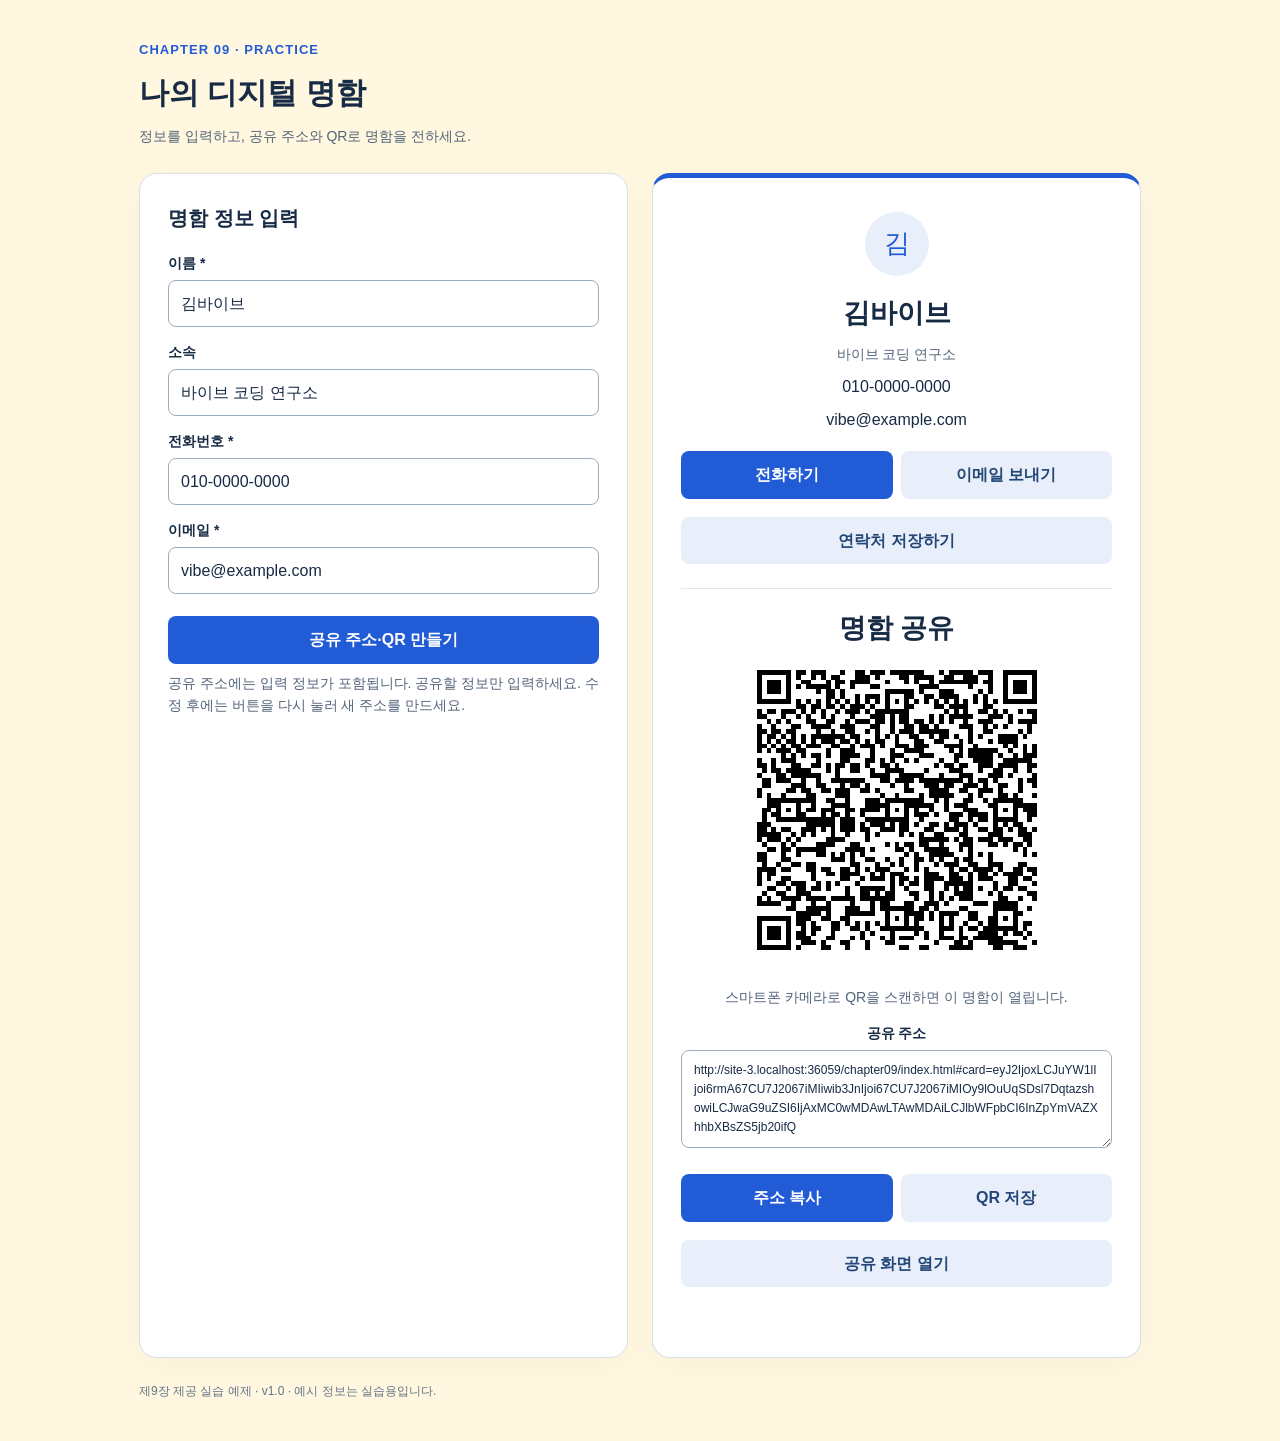
==== chapter09/index.html @ 34687c72 "제9장 공유형 명함 실습 예제 추가" ====
<!doctype html>
<html lang="ko">
<head>
<meta charset="utf-8">
<meta name="viewport" content="width=device-width,initial-scale=1">
<title>나의 디지털 명함 | 제9장 실습</title>
<style>

:root{
color-scheme:light;
--viewer-bg:#fff7df;
--ink:#172b45;
--accent:#225bd6
}
*{
box-sizing:border-box
}
body{
margin:0;
background:var(--viewer-bg);
color:var(--ink);
font-family:Arial,"Malgun Gothic",sans-serif;
line-height:1.6
}
main{
max-width:1050px;
margin:40px auto;
padding:0 24px
}
header{
margin-bottom:26px
}
.eyebrow{
font-size:13px;
font-weight:700;
color:var(--accent);
letter-spacing:.08em
}
h1{
font-size:30px;
margin:8px 0
}
h2{
font-size:20px;
margin:0 0 18px
}
p{
margin:8px 0
}
.muted{
color:#53647a;
font-size:14px
}
.layout{
display:grid;
grid-template-columns:1fr 1fr;
gap:24px
}
.panel{
background:white;
padding:28px;
border:1px solid #d8e0eb;
border-radius:18px;
box-shadow:0 8px 30px #20305008
}
label{
display:block;
font-size:14px;
font-weight:700;
margin:14px 0 5px
}
input,textarea{
font:inherit;
width:100%;
padding:10px 12px;
border:1px solid #9dacbf;
border-radius:8px;
background:white;
color:var(--ink)
}
textarea{
font-size:12px;
resize:vertical;
word-break:break-all
}
button,.button{
font:inherit;
cursor:pointer;
border:0;
border-radius:8px;
padding:11px 16px;
background:var(--accent);
color:white;
text-decoration:none;
display:inline-block;
text-align:center;
font-weight:700
}
button:disabled{
opacity:.45;
cursor:default
}
.secondary{
background:#e9effa;
color:#234777
}
.actions{
display:flex;
flex-wrap:wrap;
gap:8px;
margin-top:18px
}
.actions>*{
flex:1
}
form>button{
width:100%;
margin-top:22px
}
.card{
text-align:center;
border-top:5px solid var(--accent)
}
.avatar{
display:grid;
place-items:center;
width:64px;
height:64px;
background:#e9effa;
color:var(--accent);
border-radius:50%;
font-size:26px;
margin:6px auto 16px
}
.card h2{
font-size:27px;
margin:0
}
.contact{
overflow-wrap:anywhere
}
.qrbox{
text-align:center;
margin-top:24px;
border-top:1px solid #e0e6ee;
padding-top:18px
}
canvas{
max-width:100%;
height:auto;
image-rendering:pixelated
}
#status{
min-height:26px;
font-size:14px;
color:#225035
}
#error{
color:#a22222;
background:#fff0ef;
padding:12px;
border-radius:8px
}
footer{
font-size:12px;
color:#647389;
margin:24px 0
}
body.viewer main{
max-width:580px
}
body.viewer .layout{
display:block
}
[hidden]{
display:none!important
}
:focus-visible{
outline:3px solid #ef9c00;
outline-offset:3px
}
@media(max-width:700px){
main{
margin:24px auto;
padding:0 16px
}
.layout{
grid-template-columns:1fr
}
.panel{
padding:22px
}
h1{
font-size:25px
}
.actions{
flex-direction:column
}

}

</style>
</head>
<body>
<main>
<header>
<div class="eyebrow">CHAPTER 09 · PRACTICE</div>
<h1>나의 디지털 명함</h1>
<p class="muted" id="lead">정보를 입력하고, 공유 주소와 QR로 명함을 전하세요.</p>
</header>
<p id="error" role="alert" hidden>
</p>
<div class="layout">
<section class="panel" id="editor">
<h2>명함 정보 입력</h2>
<form id="form">
<label for="name">이름 *</label>
<input id="name" name="name" maxlength="30" required autocomplete="name" value="김바이브">
<label for="org">소속</label>
<input id="org" name="org" maxlength="50" autocomplete="organization" value="바이브 코딩 연구소">
<label for="phone">전화번호 *</label>
<input id="phone" name="phone" type="tel" maxlength="25" required pattern="[+0-9() .-]{7,25}" autocomplete="tel" value="010-0000-0000">
<label for="email">이메일 *</label>
<input id="email" name="email" type="email" maxlength="80" required autocomplete="email" value="vibe@example.com">
<button type="submit">공유 주소·QR 만들기</button>
</form>
<p class="muted">공유 주소에는 입력 정보가 포함됩니다. 공유할 정보만 입력하세요. 수정 후에는 버튼을 다시 눌러 새 주소를 만드세요.</p>
</section>
<section class="panel card" aria-label="명함 미리보기">
<div class="avatar" id="initial">김</div>
<h2 id="cardName">
</h2>
<p id="cardOrg" class="muted">
</p>
<p id="cardPhone" class="contact">
</p>
<p id="cardEmail" class="contact">
</p>
<div class="actions">
<a id="call" class="button">전화하기</a>
<a id="mail" class="button secondary">이메일 보내기</a>
</div>
<div class="actions">
<button id="vcard" class="secondary">연락처 저장하기</button>
</div>
<div class="qrbox">
<h2>명함 공유</h2>
<canvas id="qr" aria-label="명함 공유 주소 QR 코드" role="img">
</canvas>
<p id="localNote" class="muted">
</p>
<label for="share">공유 주소</label>
<textarea id="share" rows="4" readonly>
</textarea>
<div class="actions">
<button id="copy">주소 복사</button>
<button id="png" class="secondary">QR 저장</button>
</div>
<div class="actions">
<a id="open" class="button secondary" target="_blank" rel="noopener">공유 화면 열기</a>
<button id="edit" class="secondary" hidden>정보 수정</button>
</div>
</div>
<p id="status" role="status" aria-live="polite">
</p>
</section>
</div>
<footer>제9장 제공 실습 예제 · v1.0 · 예시 정보는 실습용입니다.</footer>
</main><!-- QR library: qrcode-generator 1.4.4
MIT License

Copyright (c) 2009 Kazuhiko Arase

Permission is hereby granted, free of charge, to any person obtaining a copy
of this software and associated documentation files (the "Software"), to deal
in the Software without restriction, including without limitation the rights
to use, copy, modify, merge, publish, distribute, sublicense, and/or sell
copies of the Software, and to permit persons to whom the Software is
furnished to do so, subject to the following conditions:

The above copyright notice and this permission notice shall be included in all
copies or substantial portions of the Software.

THE SOFTWARE IS PROVIDED "AS IS", WITHOUT WARRANTY OF ANY KIND, EXPRESS OR
IMPLIED, INCLUDING BUT NOT LIMITED TO THE WARRANTIES OF MERCHANTABILITY,
FITNESS FOR A PARTICULAR PURPOSE AND NONINFRINGEMENT. IN NO EVENT SHALL THE
AUTHORS OR COPYRIGHT HOLDERS BE LIABLE FOR ANY CLAIM, DAMAGES OR OTHER
LIABILITY, WHETHER IN AN ACTION OF CONTRACT, TORT OR OTHERWISE, ARISING FROM,
OUT OF OR IN CONNECTION WITH THE SOFTWARE OR THE USE OR OTHER DEALINGS IN THE
SOFTWARE.
-->
<script>
//---------------------------------------------------------------------
//
// QR Code Generator for JavaScript
//
// Copyright (c) 2009 Kazuhiko Arase
//
// URL: http://www.d-project.com/
//
// Licensed under the MIT license:
//  http://www.opensource.org/licenses/mit-license.php
//
// The word 'QR Code' is registered trademark of
// DENSO WAVE INCORPORATED
//  http://www.denso-wave.com/qrcode/faqpatent-e.html
//
//---------------------------------------------------------------------

var qrcode = function() {

  //---------------------------------------------------------------------
  // qrcode
  //---------------------------------------------------------------------

  /**
   * qrcode
   * @param typeNumber 1 to 40
   * @param errorCorrectionLevel 'L','M','Q','H'
   */
  var qrcode = function(typeNumber, errorCorrectionLevel) {

    var PAD0 = 0xEC;
    var PAD1 = 0x11;

    var _typeNumber = typeNumber;
    var _errorCorrectionLevel = QRErrorCorrectionLevel[errorCorrectionLevel];
    var _modules = null;
    var _moduleCount = 0;
    var _dataCache = null;
    var _dataList = [];

    var _this = {};

    var makeImpl = function(test, maskPattern) {

      _moduleCount = _typeNumber * 4 + 17;
      _modules = function(moduleCount) {
        var modules = new Array(moduleCount);
        for (var row = 0; row < moduleCount; row += 1) {
          modules[row] = new Array(moduleCount);
          for (var col = 0; col < moduleCount; col += 1) {
            modules[row][col] = null;
          }
        }
        return modules;
      }(_moduleCount);

      setupPositionProbePattern(0, 0);
      setupPositionProbePattern(_moduleCount - 7, 0);
      setupPositionProbePattern(0, _moduleCount - 7);
      setupPositionAdjustPattern();
      setupTimingPattern();
      setupTypeInfo(test, maskPattern);

      if (_typeNumber >= 7) {
        setupTypeNumber(test);
      }

      if (_dataCache == null) {
        _dataCache = createData(_typeNumber, _errorCorrectionLevel, _dataList);
      }

      mapData(_dataCache, maskPattern);
    };

    var setupPositionProbePattern = function(row, col) {

      for (var r = -1; r <= 7; r += 1) {

        if (row + r <= -1 || _moduleCount <= row + r) continue;

        for (var c = -1; c <= 7; c += 1) {

          if (col + c <= -1 || _moduleCount <= col + c) continue;

          if ( (0 <= r && r <= 6 && (c == 0 || c == 6) )
              || (0 <= c && c <= 6 && (r == 0 || r == 6) )
              || (2 <= r && r <= 4 && 2 <= c && c <= 4) ) {
            _modules[row + r][col + c] = true;
          } else {
            _modules[row + r][col + c] = false;
          }
        }
      }
    };

    var getBestMaskPattern = function() {

      var minLostPoint = 0;
      var pattern = 0;

      for (var i = 0; i < 8; i += 1) {

        makeImpl(true, i);

        var lostPoint = QRUtil.getLostPoint(_this);

        if (i == 0 || minLostPoint > lostPoint) {
          minLostPoint = lostPoint;
          pattern = i;
        }
      }

      return pattern;
    };

    var setupTimingPattern = function() {

      for (var r = 8; r < _moduleCount - 8; r += 1) {
        if (_modules[r][6] != null) {
          continue;
        }
        _modules[r][6] = (r % 2 == 0);
      }

      for (var c = 8; c < _moduleCount - 8; c += 1) {
        if (_modules[6][c] != null) {
          continue;
        }
        _modules[6][c] = (c % 2 == 0);
      }
    };

    var setupPositionAdjustPattern = function() {

      var pos = QRUtil.getPatternPosition(_typeNumber);

      for (var i = 0; i < pos.length; i += 1) {

        for (var j = 0; j < pos.length; j += 1) {

          var row = pos[i];
          var col = pos[j];

          if (_modules[row][col] != null) {
            continue;
          }

          for (var r = -2; r <= 2; r += 1) {

            for (var c = -2; c <= 2; c += 1) {

              if (r == -2 || r == 2 || c == -2 || c == 2
                  || (r == 0 && c == 0) ) {
                _modules[row + r][col + c] = true;
              } else {
                _modules[row + r][col + c] = false;
              }
            }
          }
        }
      }
    };

    var setupTypeNumber = function(test) {

      var bits = QRUtil.getBCHTypeNumber(_typeNumber);

      for (var i = 0; i < 18; i += 1) {
        var mod = (!test && ( (bits >> i) & 1) == 1);
        _modules[Math.floor(i / 3)][i % 3 + _moduleCount - 8 - 3] = mod;
      }

      for (var i = 0; i < 18; i += 1) {
        var mod = (!test && ( (bits >> i) & 1) == 1);
        _modules[i % 3 + _moduleCount - 8 - 3][Math.floor(i / 3)] = mod;
      }
    };

    var setupTypeInfo = function(test, maskPattern) {

      var data = (_errorCorrectionLevel << 3) | maskPattern;
      var bits = QRUtil.getBCHTypeInfo(data);

      // vertical
      for (var i = 0; i < 15; i += 1) {

        var mod = (!test && ( (bits >> i) & 1) == 1);

        if (i < 6) {
          _modules[i][8] = mod;
        } else if (i < 8) {
          _modules[i + 1][8] = mod;
        } else {
          _modules[_moduleCount - 15 + i][8] = mod;
        }
      }

      // horizontal
      for (var i = 0; i < 15; i += 1) {

        var mod = (!test && ( (bits >> i) & 1) == 1);

        if (i < 8) {
          _modules[8][_moduleCount - i - 1] = mod;
        } else if (i < 9) {
          _modules[8][15 - i - 1 + 1] = mod;
        } else {
          _modules[8][15 - i - 1] = mod;
        }
      }

      // fixed module
      _modules[_moduleCount - 8][8] = (!test);
    };

    var mapData = function(data, maskPattern) {

      var inc = -1;
      var row = _moduleCount - 1;
      var bitIndex = 7;
      var byteIndex = 0;
      var maskFunc = QRUtil.getMaskFunction(maskPattern);

      for (var col = _moduleCount - 1; col > 0; col -= 2) {

        if (col == 6) col -= 1;

        while (true) {

          for (var c = 0; c < 2; c += 1) {

            if (_modules[row][col - c] == null) {

              var dark = false;

              if (byteIndex < data.length) {
                dark = ( ( (data[byteIndex] >>> bitIndex) & 1) == 1);
              }

              var mask = maskFunc(row, col - c);

              if (mask) {
                dark = !dark;
              }

              _modules[row][col - c] = dark;
              bitIndex -= 1;

              if (bitIndex == -1) {
                byteIndex += 1;
                bitIndex = 7;
              }
            }
          }

          row += inc;

          if (row < 0 || _moduleCount <= row) {
            row -= inc;
            inc = -inc;
            break;
          }
        }
      }
    };

    var createBytes = function(buffer, rsBlocks) {

      var offset = 0;

      var maxDcCount = 0;
      var maxEcCount = 0;

      var dcdata = new Array(rsBlocks.length);
      var ecdata = new Array(rsBlocks.length);

      for (var r = 0; r < rsBlocks.length; r += 1) {

        var dcCount = rsBlocks[r].dataCount;
        var ecCount = rsBlocks[r].totalCount - dcCount;

        maxDcCount = Math.max(maxDcCount, dcCount);
        maxEcCount = Math.max(maxEcCount, ecCount);

        dcdata[r] = new Array(dcCount);

        for (var i = 0; i < dcdata[r].length; i += 1) {
          dcdata[r][i] = 0xff & buffer.getBuffer()[i + offset];
        }
        offset += dcCount;

        var rsPoly = QRUtil.getErrorCorrectPolynomial(ecCount);
        var rawPoly = qrPolynomial(dcdata[r], rsPoly.getLength() - 1);

        var modPoly = rawPoly.mod(rsPoly);
        ecdata[r] = new Array(rsPoly.getLength() - 1);
        for (var i = 0; i < ecdata[r].length; i += 1) {
          var modIndex = i + modPoly.getLength() - ecdata[r].length;
          ecdata[r][i] = (modIndex >= 0)? modPoly.getAt(modIndex) : 0;
        }
      }

      var totalCodeCount = 0;
      for (var i = 0; i < rsBlocks.length; i += 1) {
        totalCodeCount += rsBlocks[i].totalCount;
      }

      var data = new Array(totalCodeCount);
      var index = 0;

      for (var i = 0; i < maxDcCount; i += 1) {
        for (var r = 0; r < rsBlocks.length; r += 1) {
          if (i < dcdata[r].length) {
            data[index] = dcdata[r][i];
            index += 1;
          }
        }
      }

      for (var i = 0; i < maxEcCount; i += 1) {
        for (var r = 0; r < rsBlocks.length; r += 1) {
          if (i < ecdata[r].length) {
            data[index] = ecdata[r][i];
            index += 1;
          }
        }
      }

      return data;
    };

    var createData = function(typeNumber, errorCorrectionLevel, dataList) {

      var rsBlocks = QRRSBlock.getRSBlocks(typeNumber, errorCorrectionLevel);

      var buffer = qrBitBuffer();

      for (var i = 0; i < dataList.length; i += 1) {
        var data = dataList[i];
        buffer.put(data.getMode(), 4);
        buffer.put(data.getLength(), QRUtil.getLengthInBits(data.getMode(), typeNumber) );
        data.write(buffer);
      }

      // calc num max data.
      var totalDataCount = 0;
      for (var i = 0; i < rsBlocks.length; i += 1) {
        totalDataCount += rsBlocks[i].dataCount;
      }

      if (buffer.getLengthInBits() > totalDataCount * 8) {
        throw 'code length overflow. ('
          + buffer.getLengthInBits()
          + '>'
          + totalDataCount * 8
          + ')';
      }

      // end code
      if (buffer.getLengthInBits() + 4 <= totalDataCount * 8) {
        buffer.put(0, 4);
      }

      // padding
      while (buffer.getLengthInBits() % 8 != 0) {
        buffer.putBit(false);
      }

      // padding
      while (true) {

        if (buffer.getLengthInBits() >= totalDataCount * 8) {
          break;
        }
        buffer.put(PAD0, 8);

        if (buffer.getLengthInBits() >= totalDataCount * 8) {
          break;
        }
        buffer.put(PAD1, 8);
      }

      return createBytes(buffer, rsBlocks);
    };

    _this.addData = function(data, mode) {

      mode = mode || 'Byte';

      var newData = null;

      switch(mode) {
      case 'Numeric' :
        newData = qrNumber(data);
        break;
      case 'Alphanumeric' :
        newData = qrAlphaNum(data);
        break;
      case 'Byte' :
        newData = qr8BitByte(data);
        break;
      case 'Kanji' :
        newData = qrKanji(data);
        break;
      default :
        throw 'mode:' + mode;
      }

      _dataList.push(newData);
      _dataCache = null;
    };

    _this.isDark = function(row, col) {
      if (row < 0 || _moduleCount <= row || col < 0 || _moduleCount <= col) {
        throw row + ',' + col;
      }
      return _modules[row][col];
    };

    _this.getModuleCount = function() {
      return _moduleCount;
    };

    _this.make = function() {
      if (_typeNumber < 1) {
        var typeNumber = 1;

        for (; typeNumber < 40; typeNumber++) {
          var rsBlocks = QRRSBlock.getRSBlocks(typeNumber, _errorCorrectionLevel);
          var buffer = qrBitBuffer();

          for (var i = 0; i < _dataList.length; i++) {
            var data = _dataList[i];
            buffer.put(data.getMode(), 4);
            buffer.put(data.getLength(), QRUtil.getLengthInBits(data.getMode(), typeNumber) );
            data.write(buffer);
          }

          var totalDataCount = 0;
          for (var i = 0; i < rsBlocks.length; i++) {
            totalDataCount += rsBlocks[i].dataCount;
          }

          if (buffer.getLengthInBits() <= totalDataCount * 8) {
            break;
          }
        }

        _typeNumber = typeNumber;
      }

      makeImpl(false, getBestMaskPattern() );
    };

    _this.createTableTag = function(cellSize, margin) {

      cellSize = cellSize || 2;
      margin = (typeof margin == 'undefined')? cellSize * 4 : margin;

      var qrHtml = '';

      qrHtml += '<table style="';
      qrHtml += ' border-width: 0px; border-style: none;';
      qrHtml += ' border-collapse: collapse;';
      qrHtml += ' padding: 0px; margin: ' + margin + 'px;';
      qrHtml += '">';
      qrHtml += '<tbody>';

      for (var r = 0; r < _this.getModuleCount(); r += 1) {

        qrHtml += '<tr>';

        for (var c = 0; c < _this.getModuleCount(); c += 1) {
          qrHtml += '<td style="';
          qrHtml += ' border-width: 0px; border-style: none;';
          qrHtml += ' border-collapse: collapse;';
          qrHtml += ' padding: 0px; margin: 0px;';
          qrHtml += ' width: ' + cellSize + 'px;';
          qrHtml += ' height: ' + cellSize + 'px;';
          qrHtml += ' background-color: ';
          qrHtml += _this.isDark(r, c)? '#000000' : '#ffffff';
          qrHtml += ';';
          qrHtml += '"/>';
        }

        qrHtml += '</tr>';
      }

      qrHtml += '</tbody>';
      qrHtml += '</table>';

      return qrHtml;
    };

    _this.createSvgTag = function(cellSize, margin, alt, title) {

      var opts = {};
      if (typeof arguments[0] == 'object') {
        // Called by options.
        opts = arguments[0];
        // overwrite cellSize and margin.
        cellSize = opts.cellSize;
        margin = opts.margin;
        alt = opts.alt;
        title = opts.title;
      }

      cellSize = cellSize || 2;
      margin = (typeof margin == 'undefined')? cellSize * 4 : margin;

      // Compose alt property surrogate
      alt = (typeof alt === 'string') ? {text: alt} : alt || {};
      alt.text = alt.text || null;
      alt.id = (alt.text) ? alt.id || 'qrcode-description' : null;

      // Compose title property surrogate
      title = (typeof title === 'string') ? {text: title} : title || {};
      title.text = title.text || null;
      title.id = (title.text) ? title.id || 'qrcode-title' : null;

      var size = _this.getModuleCount() * cellSize + margin * 2;
      var c, mc, r, mr, qrSvg='', rect;

      rect = 'l' + cellSize + ',0 0,' + cellSize +
        ' -' + cellSize + ',0 0,-' + cellSize + 'z ';

      qrSvg += '<svg version="1.1" xmlns="http://www.w3.org/2000/svg"';
      qrSvg += !opts.scalable ? ' width="' + size + 'px" height="' + size + 'px"' : '';
      qrSvg += ' viewBox="0 0 ' + size + ' ' + size + '" ';
      qrSvg += ' preserveAspectRatio="xMinYMin meet"';
      qrSvg += (title.text || alt.text) ? ' role="img" aria-labelledby="' +
          escapeXml([title.id, alt.id].join(' ').trim() ) + '"' : '';
      qrSvg += '>';
      qrSvg += (title.text) ? '<title id="' + escapeXml(title.id) + '">' +
          escapeXml(title.text) + '</title>' : '';
      qrSvg += (alt.text) ? '<description id="' + escapeXml(alt.id) + '">' +
          escapeXml(alt.text) + '</description>' : '';
      qrSvg += '<rect width="100%" height="100%" fill="white" cx="0" cy="0"/>';
      qrSvg += '<path d="';

      for (r = 0; r < _this.getModuleCount(); r += 1) {
        mr = r * cellSize + margin;
        for (c = 0; c < _this.getModuleCount(); c += 1) {
          if (_this.isDark(r, c) ) {
            mc = c*cellSize+margin;
            qrSvg += 'M' + mc + ',' + mr + rect;
          }
        }
      }

      qrSvg += '" stroke="transparent" fill="black"/>';
      qrSvg += '</svg>';

      return qrSvg;
    };

    _this.createDataURL = function(cellSize, margin) {

      cellSize = cellSize || 2;
      margin = (typeof margin == 'undefined')? cellSize * 4 : margin;

      var size = _this.getModuleCount() * cellSize + margin * 2;
      var min = margin;
      var max = size - margin;

      return createDataURL(size, size, function(x, y) {
        if (min <= x && x < max && min <= y && y < max) {
          var c = Math.floor( (x - min) / cellSize);
          var r = Math.floor( (y - min) / cellSize);
          return _this.isDark(r, c)? 0 : 1;
        } else {
          return 1;
        }
      } );
    };

    _this.createImgTag = function(cellSize, margin, alt) {

      cellSize = cellSize || 2;
      margin = (typeof margin == 'undefined')? cellSize * 4 : margin;

      var size = _this.getModuleCount() * cellSize + margin * 2;

      var img = '';
      img += '<img';
      img += '\u0020src="';
      img += _this.createDataURL(cellSize, margin);
      img += '"';
      img += '\u0020width="';
      img += size;
      img += '"';
      img += '\u0020height="';
      img += size;
      img += '"';
      if (alt) {
        img += '\u0020alt="';
        img += escapeXml(alt);
        img += '"';
      }
      img += '/>';

      return img;
    };

    var escapeXml = function(s) {
      var escaped = '';
      for (var i = 0; i < s.length; i += 1) {
        var c = s.charAt(i);
        switch(c) {
        case '<': escaped += '&lt;'; break;
        case '>': escaped += '&gt;'; break;
        case '&': escaped += '&amp;'; break;
        case '"': escaped += '&quot;'; break;
        default : escaped += c; break;
        }
      }
      return escaped;
    };

    var _createHalfASCII = function(margin) {
      var cellSize = 1;
      margin = (typeof margin == 'undefined')? cellSize * 2 : margin;

      var size = _this.getModuleCount() * cellSize + margin * 2;
      var min = margin;
      var max = size - margin;

      var y, x, r1, r2, p;

      var blocks = {
        '██': '█',
        '█ ': '▀',
        ' █': '▄',
        '  ': ' '
      };

      var blocksLastLineNoMargin = {
        '██': '▀',
        '█ ': '▀',
        ' █': ' ',
        '  ': ' '
      };

      var ascii = '';
      for (y = 0; y < size; y += 2) {
        r1 = Math.floor((y - min) / cellSize);
        r2 = Math.floor((y + 1 - min) / cellSize);
        for (x = 0; x < size; x += 1) {
          p = '█';

          if (min <= x && x < max && min <= y && y < max && _this.isDark(r1, Math.floor((x - min) / cellSize))) {
            p = ' ';
          }

          if (min <= x && x < max && min <= y+1 && y+1 < max && _this.isDark(r2, Math.floor((x - min) / cellSize))) {
            p += ' ';
          }
          else {
            p += '█';
          }

          // Output 2 characters per pixel, to create full square. 1 character per pixels gives only half width of square.
          ascii += (margin < 1 && y+1 >= max) ? blocksLastLineNoMargin[p] : blocks[p];
        }

        ascii += '\n';
      }

      if (size % 2 && margin > 0) {
        return ascii.substring(0, ascii.length - size - 1) + Array(size+1).join('▀');
      }

      return ascii.substring(0, ascii.length-1);
    };

    _this.createASCII = function(cellSize, margin) {
      cellSize = cellSize || 1;

      if (cellSize < 2) {
        return _createHalfASCII(margin);
      }

      cellSize -= 1;
      margin = (typeof margin == 'undefined')? cellSize * 2 : margin;

      var size = _this.getModuleCount() * cellSize + margin * 2;
      var min = margin;
      var max = size - margin;

      var y, x, r, p;

      var white = Array(cellSize+1).join('██');
      var black = Array(cellSize+1).join('  ');

      var ascii = '';
      var line = '';
      for (y = 0; y < size; y += 1) {
        r = Math.floor( (y - min) / cellSize);
        line = '';
        for (x = 0; x < size; x += 1) {
          p = 1;

          if (min <= x && x < max && min <= y && y < max && _this.isDark(r, Math.floor((x - min) / cellSize))) {
            p = 0;
          }

          // Output 2 characters per pixel, to create full square. 1 character per pixels gives only half width of square.
          line += p ? white : black;
        }

        for (r = 0; r < cellSize; r += 1) {
          ascii += line + '\n';
        }
      }

      return ascii.substring(0, ascii.length-1);
    };

    _this.renderTo2dContext = function(context, cellSize) {
      cellSize = cellSize || 2;
      var length = _this.getModuleCount();
      for (var row = 0; row < length; row++) {
        for (var col = 0; col < length; col++) {
          context.fillStyle = _this.isDark(row, col) ? 'black' : 'white';
          context.fillRect(row * cellSize, col * cellSize, cellSize, cellSize);
        }
      }
    }

    return _this;
  };

  //---------------------------------------------------------------------
  // qrcode.stringToBytes
  //---------------------------------------------------------------------

  qrcode.stringToBytesFuncs = {
    'default' : function(s) {
      var bytes = [];
      for (var i = 0; i < s.length; i += 1) {
        var c = s.charCodeAt(i);
        bytes.push(c & 0xff);
      }
      return bytes;
    }
  };

  qrcode.stringToBytes = qrcode.stringToBytesFuncs['default'];

  //---------------------------------------------------------------------
  // qrcode.createStringToBytes
  //---------------------------------------------------------------------

  /**
   * @param unicodeData base64 string of byte array.
   * [16bit Unicode],[16bit Bytes], ...
   * @param numChars
   */
  qrcode.createStringToBytes = function(unicodeData, numChars) {

    // create conversion map.

    var unicodeMap = function() {

      var bin = base64DecodeInputStream(unicodeData);
      var read = function() {
        var b = bin.read();
        if (b == -1) throw 'eof';
        return b;
      };

      var count = 0;
      var unicodeMap = {};
      while (true) {
        var b0 = bin.read();
        if (b0 == -1) break;
        var b1 = read();
        var b2 = read();
        var b3 = read();
        var k = String.fromCharCode( (b0 << 8) | b1);
        var v = (b2 << 8) | b3;
        unicodeMap[k] = v;
        count += 1;
      }
      if (count != numChars) {
        throw count + ' != ' + numChars;
      }

      return unicodeMap;
    }();

    var unknownChar = '?'.charCodeAt(0);

    return function(s) {
      var bytes = [];
      for (var i = 0; i < s.length; i += 1) {
        var c = s.charCodeAt(i);
        if (c < 128) {
          bytes.push(c);
        } else {
          var b = unicodeMap[s.charAt(i)];
          if (typeof b == 'number') {
            if ( (b & 0xff) == b) {
              // 1byte
              bytes.push(b);
            } else {
              // 2bytes
              bytes.push(b >>> 8);
              bytes.push(b & 0xff);
            }
          } else {
            bytes.push(unknownChar);
          }
        }
      }
      return bytes;
    };
  };

  //---------------------------------------------------------------------
  // QRMode
  //---------------------------------------------------------------------

  var QRMode = {
    MODE_NUMBER :    1 << 0,
    MODE_ALPHA_NUM : 1 << 1,
    MODE_8BIT_BYTE : 1 << 2,
    MODE_KANJI :     1 << 3
  };

  //---------------------------------------------------------------------
  // QRErrorCorrectionLevel
  //---------------------------------------------------------------------

  var QRErrorCorrectionLevel = {
    L : 1,
    M : 0,
    Q : 3,
    H : 2
  };

  //---------------------------------------------------------------------
  // QRMaskPattern
  //---------------------------------------------------------------------

  var QRMaskPattern = {
    PATTERN000 : 0,
    PATTERN001 : 1,
    PATTERN010 : 2,
    PATTERN011 : 3,
    PATTERN100 : 4,
    PATTERN101 : 5,
    PATTERN110 : 6,
    PATTERN111 : 7
  };

  //---------------------------------------------------------------------
  // QRUtil
  //---------------------------------------------------------------------

  var QRUtil = function() {

    var PATTERN_POSITION_TABLE = [
      [],
      [6, 18],
      [6, 22],
      [6, 26],
      [6, 30],
      [6, 34],
      [6, 22, 38],
      [6, 24, 42],
      [6, 26, 46],
      [6, 28, 50],
      [6, 30, 54],
      [6, 32, 58],
      [6, 34, 62],
      [6, 26, 46, 66],
      [6, 26, 48, 70],
      [6, 26, 50, 74],
      [6, 30, 54, 78],
      [6, 30, 56, 82],
      [6, 30, 58, 86],
      [6, 34, 62, 90],
      [6, 28, 50, 72, 94],
      [6, 26, 50, 74, 98],
      [6, 30, 54, 78, 102],
      [6, 28, 54, 80, 106],
      [6, 32, 58, 84, 110],
      [6, 30, 58, 86, 114],
      [6, 34, 62, 90, 118],
      [6, 26, 50, 74, 98, 122],
      [6, 30, 54, 78, 102, 126],
      [6, 26, 52, 78, 104, 130],
      [6, 30, 56, 82, 108, 134],
      [6, 34, 60, 86, 112, 138],
      [6, 30, 58, 86, 114, 142],
      [6, 34, 62, 90, 118, 146],
      [6, 30, 54, 78, 102, 126, 150],
      [6, 24, 50, 76, 102, 128, 154],
      [6, 28, 54, 80, 106, 132, 158],
      [6, 32, 58, 84, 110, 136, 162],
      [6, 26, 54, 82, 110, 138, 166],
      [6, 30, 58, 86, 114, 142, 170]
    ];
    var G15 = (1 << 10) | (1 << 8) | (1 << 5) | (1 << 4) | (1 << 2) | (1 << 1) | (1 << 0);
    var G18 = (1 << 12) | (1 << 11) | (1 << 10) | (1 << 9) | (1 << 8) | (1 << 5) | (1 << 2) | (1 << 0);
    var G15_MASK = (1 << 14) | (1 << 12) | (1 << 10) | (1 << 4) | (1 << 1);

    var _this = {};

    var getBCHDigit = function(data) {
      var digit = 0;
      while (data != 0) {
        digit += 1;
        data >>>= 1;
      }
      return digit;
    };

    _this.getBCHTypeInfo = function(data) {
      var d = data << 10;
      while (getBCHDigit(d) - getBCHDigit(G15) >= 0) {
        d ^= (G15 << (getBCHDigit(d) - getBCHDigit(G15) ) );
      }
      return ( (data << 10) | d) ^ G15_MASK;
    };

    _this.getBCHTypeNumber = function(data) {
      var d = data << 12;
      while (getBCHDigit(d) - getBCHDigit(G18) >= 0) {
        d ^= (G18 << (getBCHDigit(d) - getBCHDigit(G18) ) );
      }
      return (data << 12) | d;
    };

    _this.getPatternPosition = function(typeNumber) {
      return PATTERN_POSITION_TABLE[typeNumber - 1];
    };

    _this.getMaskFunction = function(maskPattern) {

      switch (maskPattern) {

      case QRMaskPattern.PATTERN000 :
        return function(i, j) { return (i + j) % 2 == 0; };
      case QRMaskPattern.PATTERN001 :
        return function(i, j) { return i % 2 == 0; };
      case QRMaskPattern.PATTERN010 :
        return function(i, j) { return j % 3 == 0; };
      case QRMaskPattern.PATTERN011 :
        return function(i, j) { return (i + j) % 3 == 0; };
      case QRMaskPattern.PATTERN100 :
        return function(i, j) { return (Math.floor(i / 2) + Math.floor(j / 3) ) % 2 == 0; };
      case QRMaskPattern.PATTERN101 :
        return function(i, j) { return (i * j) % 2 + (i * j) % 3 == 0; };
      case QRMaskPattern.PATTERN110 :
        return function(i, j) { return ( (i * j) % 2 + (i * j) % 3) % 2 == 0; };
      case QRMaskPattern.PATTERN111 :
        return function(i, j) { return ( (i * j) % 3 + (i + j) % 2) % 2 == 0; };

      default :
        throw 'bad maskPattern:' + maskPattern;
      }
    };

    _this.getErrorCorrectPolynomial = function(errorCorrectLength) {
      var a = qrPolynomial([1], 0);
      for (var i = 0; i < errorCorrectLength; i += 1) {
        a = a.multiply(qrPolynomial([1, QRMath.gexp(i)], 0) );
      }
      return a;
    };

    _this.getLengthInBits = function(mode, type) {

      if (1 <= type && type < 10) {

        // 1 - 9

        switch(mode) {
        case QRMode.MODE_NUMBER    : return 10;
        case QRMode.MODE_ALPHA_NUM : return 9;
        case QRMode.MODE_8BIT_BYTE : return 8;
        case QRMode.MODE_KANJI     : return 8;
        default :
          throw 'mode:' + mode;
        }

      } else if (type < 27) {

        // 10 - 26

        switch(mode) {
        case QRMode.MODE_NUMBER    : return 12;
        case QRMode.MODE_ALPHA_NUM : return 11;
        case QRMode.MODE_8BIT_BYTE : return 16;
        case QRMode.MODE_KANJI     : return 10;
        default :
          throw 'mode:' + mode;
        }

      } else if (type < 41) {

        // 27 - 40

        switch(mode) {
        case QRMode.MODE_NUMBER    : return 14;
        case QRMode.MODE_ALPHA_NUM : return 13;
        case QRMode.MODE_8BIT_BYTE : return 16;
        case QRMode.MODE_KANJI     : return 12;
        default :
          throw 'mode:' + mode;
        }

      } else {
        throw 'type:' + type;
      }
    };

    _this.getLostPoint = function(qrcode) {

      var moduleCount = qrcode.getModuleCount();

      var lostPoint = 0;

      // LEVEL1

      for (var row = 0; row < moduleCount; row += 1) {
        for (var col = 0; col < moduleCount; col += 1) {

          var sameCount = 0;
          var dark = qrcode.isDark(row, col);

          for (var r = -1; r <= 1; r += 1) {

            if (row + r < 0 || moduleCount <= row + r) {
              continue;
            }

            for (var c = -1; c <= 1; c += 1) {

              if (col + c < 0 || moduleCount <= col + c) {
                continue;
              }

              if (r == 0 && c == 0) {
                continue;
              }

              if (dark == qrcode.isDark(row + r, col + c) ) {
                sameCount += 1;
              }
            }
          }

          if (sameCount > 5) {
            lostPoint += (3 + sameCount - 5);
          }
        }
      };

      // LEVEL2

      for (var row = 0; row < moduleCount - 1; row += 1) {
        for (var col = 0; col < moduleCount - 1; col += 1) {
          var count = 0;
          if (qrcode.isDark(row, col) ) count += 1;
          if (qrcode.isDark(row + 1, col) ) count += 1;
          if (qrcode.isDark(row, col + 1) ) count += 1;
          if (qrcode.isDark(row + 1, col + 1) ) count += 1;
          if (count == 0 || count == 4) {
            lostPoint += 3;
          }
        }
      }

      // LEVEL3

      for (var row = 0; row < moduleCount; row += 1) {
        for (var col = 0; col < moduleCount - 6; col += 1) {
          if (qrcode.isDark(row, col)
              && !qrcode.isDark(row, col + 1)
              &&  qrcode.isDark(row, col + 2)
              &&  qrcode.isDark(row, col + 3)
              &&  qrcode.isDark(row, col + 4)
              && !qrcode.isDark(row, col + 5)
              &&  qrcode.isDark(row, col + 6) ) {
            lostPoint += 40;
          }
        }
      }

      for (var col = 0; col < moduleCount; col += 1) {
        for (var row = 0; row < moduleCount - 6; row += 1) {
          if (qrcode.isDark(row, col)
              && !qrcode.isDark(row + 1, col)
              &&  qrcode.isDark(row + 2, col)
              &&  qrcode.isDark(row + 3, col)
              &&  qrcode.isDark(row + 4, col)
              && !qrcode.isDark(row + 5, col)
              &&  qrcode.isDark(row + 6, col) ) {
            lostPoint += 40;
          }
        }
      }

      // LEVEL4

      var darkCount = 0;

      for (var col = 0; col < moduleCount; col += 1) {
        for (var row = 0; row < moduleCount; row += 1) {
          if (qrcode.isDark(row, col) ) {
            darkCount += 1;
          }
        }
      }

      var ratio = Math.abs(100 * darkCount / moduleCount / moduleCount - 50) / 5;
      lostPoint += ratio * 10;

      return lostPoint;
    };

    return _this;
  }();

  //---------------------------------------------------------------------
  // QRMath
  //---------------------------------------------------------------------

  var QRMath = function() {

    var EXP_TABLE = new Array(256);
    var LOG_TABLE = new Array(256);

    // initialize tables
    for (var i = 0; i < 8; i += 1) {
      EXP_TABLE[i] = 1 << i;
    }
    for (var i = 8; i < 256; i += 1) {
      EXP_TABLE[i] = EXP_TABLE[i - 4]
        ^ EXP_TABLE[i - 5]
        ^ EXP_TABLE[i - 6]
        ^ EXP_TABLE[i - 8];
    }
    for (var i = 0; i < 255; i += 1) {
      LOG_TABLE[EXP_TABLE[i] ] = i;
    }

    var _this = {};

    _this.glog = function(n) {

      if (n < 1) {
        throw 'glog(' + n + ')';
      }

      return LOG_TABLE[n];
    };

    _this.gexp = function(n) {

      while (n < 0) {
        n += 255;
      }

      while (n >= 256) {
        n -= 255;
      }

      return EXP_TABLE[n];
    };

    return _this;
  }();

  //---------------------------------------------------------------------
  // qrPolynomial
  //---------------------------------------------------------------------

  function qrPolynomial(num, shift) {

    if (typeof num.length == 'undefined') {
      throw num.length + '/' + shift;
    }

    var _num = function() {
      var offset = 0;
      while (offset < num.length && num[offset] == 0) {
        offset += 1;
      }
      var _num = new Array(num.length - offset + shift);
      for (var i = 0; i < num.length - offset; i += 1) {
        _num[i] = num[i + offset];
      }
      return _num;
    }();

    var _this = {};

    _this.getAt = function(index) {
      return _num[index];
    };

    _this.getLength = function() {
      return _num.length;
    };

    _this.multiply = function(e) {

      var num = new Array(_this.getLength() + e.getLength() - 1);

      for (var i = 0; i < _this.getLength(); i += 1) {
        for (var j = 0; j < e.getLength(); j += 1) {
          num[i + j] ^= QRMath.gexp(QRMath.glog(_this.getAt(i) ) + QRMath.glog(e.getAt(j) ) );
        }
      }

      return qrPolynomial(num, 0);
    };

    _this.mod = function(e) {

      if (_this.getLength() - e.getLength() < 0) {
        return _this;
      }

      var ratio = QRMath.glog(_this.getAt(0) ) - QRMath.glog(e.getAt(0) );

      var num = new Array(_this.getLength() );
      for (var i = 0; i < _this.getLength(); i += 1) {
        num[i] = _this.getAt(i);
      }

      for (var i = 0; i < e.getLength(); i += 1) {
        num[i] ^= QRMath.gexp(QRMath.glog(e.getAt(i) ) + ratio);
      }

      // recursive call
      return qrPolynomial(num, 0).mod(e);
    };

    return _this;
  };

  //---------------------------------------------------------------------
  // QRRSBlock
  //---------------------------------------------------------------------

  var QRRSBlock = function() {

    var RS_BLOCK_TABLE = [

      // L
      // M
      // Q
      // H

      // 1
      [1, 26, 19],
      [1, 26, 16],
      [1, 26, 13],
      [1, 26, 9],

      // 2
      [1, 44, 34],
      [1, 44, 28],
      [1, 44, 22],
      [1, 44, 16],

      // 3
      [1, 70, 55],
      [1, 70, 44],
      [2, 35, 17],
      [2, 35, 13],

      // 4
      [1, 100, 80],
      [2, 50, 32],
      [2, 50, 24],
      [4, 25, 9],

      // 5
      [1, 134, 108],
      [2, 67, 43],
      [2, 33, 15, 2, 34, 16],
      [2, 33, 11, 2, 34, 12],

      // 6
      [2, 86, 68],
      [4, 43, 27],
      [4, 43, 19],
      [4, 43, 15],

      // 7
      [2, 98, 78],
      [4, 49, 31],
      [2, 32, 14, 4, 33, 15],
      [4, 39, 13, 1, 40, 14],

      // 8
      [2, 121, 97],
      [2, 60, 38, 2, 61, 39],
      [4, 40, 18, 2, 41, 19],
      [4, 40, 14, 2, 41, 15],

      // 9
      [2, 146, 116],
      [3, 58, 36, 2, 59, 37],
      [4, 36, 16, 4, 37, 17],
      [4, 36, 12, 4, 37, 13],

      // 10
      [2, 86, 68, 2, 87, 69],
      [4, 69, 43, 1, 70, 44],
      [6, 43, 19, 2, 44, 20],
      [6, 43, 15, 2, 44, 16],

      // 11
      [4, 101, 81],
      [1, 80, 50, 4, 81, 51],
      [4, 50, 22, 4, 51, 23],
      [3, 36, 12, 8, 37, 13],

      // 12
      [2, 116, 92, 2, 117, 93],
      [6, 58, 36, 2, 59, 37],
      [4, 46, 20, 6, 47, 21],
      [7, 42, 14, 4, 43, 15],

      // 13
      [4, 133, 107],
      [8, 59, 37, 1, 60, 38],
      [8, 44, 20, 4, 45, 21],
      [12, 33, 11, 4, 34, 12],

      // 14
      [3, 145, 115, 1, 146, 116],
      [4, 64, 40, 5, 65, 41],
      [11, 36, 16, 5, 37, 17],
      [11, 36, 12, 5, 37, 13],

      // 15
      [5, 109, 87, 1, 110, 88],
      [5, 65, 41, 5, 66, 42],
      [5, 54, 24, 7, 55, 25],
      [11, 36, 12, 7, 37, 13],

      // 16
      [5, 122, 98, 1, 123, 99],
      [7, 73, 45, 3, 74, 46],
      [15, 43, 19, 2, 44, 20],
      [3, 45, 15, 13, 46, 16],

      // 17
      [1, 135, 107, 5, 136, 108],
      [10, 74, 46, 1, 75, 47],
      [1, 50, 22, 15, 51, 23],
      [2, 42, 14, 17, 43, 15],

      // 18
      [5, 150, 120, 1, 151, 121],
      [9, 69, 43, 4, 70, 44],
      [17, 50, 22, 1, 51, 23],
      [2, 42, 14, 19, 43, 15],

      // 19
      [3, 141, 113, 4, 142, 114],
      [3, 70, 44, 11, 71, 45],
      [17, 47, 21, 4, 48, 22],
      [9, 39, 13, 16, 40, 14],

      // 20
      [3, 135, 107, 5, 136, 108],
      [3, 67, 41, 13, 68, 42],
      [15, 54, 24, 5, 55, 25],
      [15, 43, 15, 10, 44, 16],

      // 21
      [4, 144, 116, 4, 145, 117],
      [17, 68, 42],
      [17, 50, 22, 6, 51, 23],
      [19, 46, 16, 6, 47, 17],

      // 22
      [2, 139, 111, 7, 140, 112],
      [17, 74, 46],
      [7, 54, 24, 16, 55, 25],
      [34, 37, 13],

      // 23
      [4, 151, 121, 5, 152, 122],
      [4, 75, 47, 14, 76, 48],
      [11, 54, 24, 14, 55, 25],
      [16, 45, 15, 14, 46, 16],

      // 24
      [6, 147, 117, 4, 148, 118],
      [6, 73, 45, 14, 74, 46],
      [11, 54, 24, 16, 55, 25],
      [30, 46, 16, 2, 47, 17],

      // 25
      [8, 132, 106, 4, 133, 107],
      [8, 75, 47, 13, 76, 48],
      [7, 54, 24, 22, 55, 25],
      [22, 45, 15, 13, 46, 16],

      // 26
      [10, 142, 114, 2, 143, 115],
      [19, 74, 46, 4, 75, 47],
      [28, 50, 22, 6, 51, 23],
      [33, 46, 16, 4, 47, 17],

      // 27
      [8, 152, 122, 4, 153, 123],
      [22, 73, 45, 3, 74, 46],
      [8, 53, 23, 26, 54, 24],
      [12, 45, 15, 28, 46, 16],

      // 28
      [3, 147, 117, 10, 148, 118],
      [3, 73, 45, 23, 74, 46],
      [4, 54, 24, 31, 55, 25],
      [11, 45, 15, 31, 46, 16],

      // 29
      [7, 146, 116, 7, 147, 117],
      [21, 73, 45, 7, 74, 46],
      [1, 53, 23, 37, 54, 24],
      [19, 45, 15, 26, 46, 16],

      // 30
      [5, 145, 115, 10, 146, 116],
      [19, 75, 47, 10, 76, 48],
      [15, 54, 24, 25, 55, 25],
      [23, 45, 15, 25, 46, 16],

      // 31
      [13, 145, 115, 3, 146, 116],
      [2, 74, 46, 29, 75, 47],
      [42, 54, 24, 1, 55, 25],
      [23, 45, 15, 28, 46, 16],

      // 32
      [17, 145, 115],
      [10, 74, 46, 23, 75, 47],
      [10, 54, 24, 35, 55, 25],
      [19, 45, 15, 35, 46, 16],

      // 33
      [17, 145, 115, 1, 146, 116],
      [14, 74, 46, 21, 75, 47],
      [29, 54, 24, 19, 55, 25],
      [11, 45, 15, 46, 46, 16],

      // 34
      [13, 145, 115, 6, 146, 116],
      [14, 74, 46, 23, 75, 47],
      [44, 54, 24, 7, 55, 25],
      [59, 46, 16, 1, 47, 17],

      // 35
      [12, 151, 121, 7, 152, 122],
      [12, 75, 47, 26, 76, 48],
      [39, 54, 24, 14, 55, 25],
      [22, 45, 15, 41, 46, 16],

      // 36
      [6, 151, 121, 14, 152, 122],
      [6, 75, 47, 34, 76, 48],
      [46, 54, 24, 10, 55, 25],
      [2, 45, 15, 64, 46, 16],

      // 37
      [17, 152, 122, 4, 153, 123],
      [29, 74, 46, 14, 75, 47],
      [49, 54, 24, 10, 55, 25],
      [24, 45, 15, 46, 46, 16],

      // 38
      [4, 152, 122, 18, 153, 123],
      [13, 74, 46, 32, 75, 47],
      [48, 54, 24, 14, 55, 25],
      [42, 45, 15, 32, 46, 16],

      // 39
      [20, 147, 117, 4, 148, 118],
      [40, 75, 47, 7, 76, 48],
      [43, 54, 24, 22, 55, 25],
      [10, 45, 15, 67, 46, 16],

      // 40
      [19, 148, 118, 6, 149, 119],
      [18, 75, 47, 31, 76, 48],
      [34, 54, 24, 34, 55, 25],
      [20, 45, 15, 61, 46, 16]
    ];

    var qrRSBlock = function(totalCount, dataCount) {
      var _this = {};
      _this.totalCount = totalCount;
      _this.dataCount = dataCount;
      return _this;
    };

    var _this = {};

    var getRsBlockTable = function(typeNumber, errorCorrectionLevel) {

      switch(errorCorrectionLevel) {
      case QRErrorCorrectionLevel.L :
        return RS_BLOCK_TABLE[(typeNumber - 1) * 4 + 0];
      case QRErrorCorrectionLevel.M :
        return RS_BLOCK_TABLE[(typeNumber - 1) * 4 + 1];
      case QRErrorCorrectionLevel.Q :
        return RS_BLOCK_TABLE[(typeNumber - 1) * 4 + 2];
      case QRErrorCorrectionLevel.H :
        return RS_BLOCK_TABLE[(typeNumber - 1) * 4 + 3];
      default :
        return undefined;
      }
    };

    _this.getRSBlocks = function(typeNumber, errorCorrectionLevel) {

      var rsBlock = getRsBlockTable(typeNumber, errorCorrectionLevel);

      if (typeof rsBlock == 'undefined') {
        throw 'bad rs block @ typeNumber:' + typeNumber +
            '/errorCorrectionLevel:' + errorCorrectionLevel;
      }

      var length = rsBlock.length / 3;

      var list = [];

      for (var i = 0; i < length; i += 1) {

        var count = rsBlock[i * 3 + 0];
        var totalCount = rsBlock[i * 3 + 1];
        var dataCount = rsBlock[i * 3 + 2];

        for (var j = 0; j < count; j += 1) {
          list.push(qrRSBlock(totalCount, dataCount) );
        }
      }

      return list;
    };

    return _this;
  }();

  //---------------------------------------------------------------------
  // qrBitBuffer
  //---------------------------------------------------------------------

  var qrBitBuffer = function() {

    var _buffer = [];
    var _length = 0;

    var _this = {};

    _this.getBuffer = function() {
      return _buffer;
    };

    _this.getAt = function(index) {
      var bufIndex = Math.floor(index / 8);
      return ( (_buffer[bufIndex] >>> (7 - index % 8) ) & 1) == 1;
    };

    _this.put = function(num, length) {
      for (var i = 0; i < length; i += 1) {
        _this.putBit( ( (num >>> (length - i - 1) ) & 1) == 1);
      }
    };

    _this.getLengthInBits = function() {
      return _length;
    };

    _this.putBit = function(bit) {

      var bufIndex = Math.floor(_length / 8);
      if (_buffer.length <= bufIndex) {
        _buffer.push(0);
      }

      if (bit) {
        _buffer[bufIndex] |= (0x80 >>> (_length % 8) );
      }

      _length += 1;
    };

    return _this;
  };

  //---------------------------------------------------------------------
  // qrNumber
  //---------------------------------------------------------------------

  var qrNumber = function(data) {

    var _mode = QRMode.MODE_NUMBER;
    var _data = data;

    var _this = {};

    _this.getMode = function() {
      return _mode;
    };

    _this.getLength = function(buffer) {
      return _data.length;
    };

    _this.write = function(buffer) {

      var data = _data;

      var i = 0;

      while (i + 2 < data.length) {
        buffer.put(strToNum(data.substring(i, i + 3) ), 10);
        i += 3;
      }

      if (i < data.length) {
        if (data.length - i == 1) {
          buffer.put(strToNum(data.substring(i, i + 1) ), 4);
        } else if (data.length - i == 2) {
          buffer.put(strToNum(data.substring(i, i + 2) ), 7);
        }
      }
    };

    var strToNum = function(s) {
      var num = 0;
      for (var i = 0; i < s.length; i += 1) {
        num = num * 10 + chatToNum(s.charAt(i) );
      }
      return num;
    };

    var chatToNum = function(c) {
      if ('0' <= c && c <= '9') {
        return c.charCodeAt(0) - '0'.charCodeAt(0);
      }
      throw 'illegal char :' + c;
    };

    return _this;
  };

  //---------------------------------------------------------------------
  // qrAlphaNum
  //---------------------------------------------------------------------

  var qrAlphaNum = function(data) {

    var _mode = QRMode.MODE_ALPHA_NUM;
    var _data = data;

    var _this = {};

    _this.getMode = function() {
      return _mode;
    };

    _this.getLength = function(buffer) {
      return _data.length;
    };

    _this.write = function(buffer) {

      var s = _data;

      var i = 0;

      while (i + 1 < s.length) {
        buffer.put(
          getCode(s.charAt(i) ) * 45 +
          getCode(s.charAt(i + 1) ), 11);
        i += 2;
      }

      if (i < s.length) {
        buffer.put(getCode(s.charAt(i) ), 6);
      }
    };

    var getCode = function(c) {

      if ('0' <= c && c <= '9') {
        return c.charCodeAt(0) - '0'.charCodeAt(0);
      } else if ('A' <= c && c <= 'Z') {
        return c.charCodeAt(0) - 'A'.charCodeAt(0) + 10;
      } else {
        switch (c) {
        case ' ' : return 36;
        case '$' : return 37;
        case '%' : return 38;
        case '*' : return 39;
        case '+' : return 40;
        case '-' : return 41;
        case '.' : return 42;
        case '/' : return 43;
        case ':' : return 44;
        default :
          throw 'illegal char :' + c;
        }
      }
    };

    return _this;
  };

  //---------------------------------------------------------------------
  // qr8BitByte
  //---------------------------------------------------------------------

  var qr8BitByte = function(data) {

    var _mode = QRMode.MODE_8BIT_BYTE;
    var _data = data;
    var _bytes = qrcode.stringToBytes(data);

    var _this = {};

    _this.getMode = function() {
      return _mode;
    };

    _this.getLength = function(buffer) {
      return _bytes.length;
    };

    _this.write = function(buffer) {
      for (var i = 0; i < _bytes.length; i += 1) {
        buffer.put(_bytes[i], 8);
      }
    };

    return _this;
  };

  //---------------------------------------------------------------------
  // qrKanji
  //---------------------------------------------------------------------

  var qrKanji = function(data) {

    var _mode = QRMode.MODE_KANJI;
    var _data = data;

    var stringToBytes = qrcode.stringToBytesFuncs['SJIS'];
    if (!stringToBytes) {
      throw 'sjis not supported.';
    }
    !function(c, code) {
      // self test for sjis support.
      var test = stringToBytes(c);
      if (test.length != 2 || ( (test[0] << 8) | test[1]) != code) {
        throw 'sjis not supported.';
      }
    }('\u53cb', 0x9746);

    var _bytes = stringToBytes(data);

    var _this = {};

    _this.getMode = function() {
      return _mode;
    };

    _this.getLength = function(buffer) {
      return ~~(_bytes.length / 2);
    };

    _this.write = function(buffer) {

      var data = _bytes;

      var i = 0;

      while (i + 1 < data.length) {

        var c = ( (0xff & data[i]) << 8) | (0xff & data[i + 1]);

        if (0x8140 <= c && c <= 0x9FFC) {
          c -= 0x8140;
        } else if (0xE040 <= c && c <= 0xEBBF) {
          c -= 0xC140;
        } else {
          throw 'illegal char at ' + (i + 1) + '/' + c;
        }

        c = ( (c >>> 8) & 0xff) * 0xC0 + (c & 0xff);

        buffer.put(c, 13);

        i += 2;
      }

      if (i < data.length) {
        throw 'illegal char at ' + (i + 1);
      }
    };

    return _this;
  };

  //=====================================================================
  // GIF Support etc.
  //

  //---------------------------------------------------------------------
  // byteArrayOutputStream
  //---------------------------------------------------------------------

  var byteArrayOutputStream = function() {

    var _bytes = [];

    var _this = {};

    _this.writeByte = function(b) {
      _bytes.push(b & 0xff);
    };

    _this.writeShort = function(i) {
      _this.writeByte(i);
      _this.writeByte(i >>> 8);
    };

    _this.writeBytes = function(b, off, len) {
      off = off || 0;
      len = len || b.length;
      for (var i = 0; i < len; i += 1) {
        _this.writeByte(b[i + off]);
      }
    };

    _this.writeString = function(s) {
      for (var i = 0; i < s.length; i += 1) {
        _this.writeByte(s.charCodeAt(i) );
      }
    };

    _this.toByteArray = function() {
      return _bytes;
    };

    _this.toString = function() {
      var s = '';
      s += '[';
      for (var i = 0; i < _bytes.length; i += 1) {
        if (i > 0) {
          s += ',';
        }
        s += _bytes[i];
      }
      s += ']';
      return s;
    };

    return _this;
  };

  //---------------------------------------------------------------------
  // base64EncodeOutputStream
  //---------------------------------------------------------------------

  var base64EncodeOutputStream = function() {

    var _buffer = 0;
    var _buflen = 0;
    var _length = 0;
    var _base64 = '';

    var _this = {};

    var writeEncoded = function(b) {
      _base64 += String.fromCharCode(encode(b & 0x3f) );
    };

    var encode = function(n) {
      if (n < 0) {
        // error.
      } else if (n < 26) {
        return 0x41 + n;
      } else if (n < 52) {
        return 0x61 + (n - 26);
      } else if (n < 62) {
        return 0x30 + (n - 52);
      } else if (n == 62) {
        return 0x2b;
      } else if (n == 63) {
        return 0x2f;
      }
      throw 'n:' + n;
    };

    _this.writeByte = function(n) {

      _buffer = (_buffer << 8) | (n & 0xff);
      _buflen += 8;
      _length += 1;

      while (_buflen >= 6) {
        writeEncoded(_buffer >>> (_buflen - 6) );
        _buflen -= 6;
      }
    };

    _this.flush = function() {

      if (_buflen > 0) {
        writeEncoded(_buffer << (6 - _buflen) );
        _buffer = 0;
        _buflen = 0;
      }

      if (_length % 3 != 0) {
        // padding
        var padlen = 3 - _length % 3;
        for (var i = 0; i < padlen; i += 1) {
          _base64 += '=';
        }
      }
    };

    _this.toString = function() {
      return _base64;
    };

    return _this;
  };

  //---------------------------------------------------------------------
  // base64DecodeInputStream
  //---------------------------------------------------------------------

  var base64DecodeInputStream = function(str) {

    var _str = str;
    var _pos = 0;
    var _buffer = 0;
    var _buflen = 0;

    var _this = {};

    _this.read = function() {

      while (_buflen < 8) {

        if (_pos >= _str.length) {
          if (_buflen == 0) {
            return -1;
          }
          throw 'unexpected end of file./' + _buflen;
        }

        var c = _str.charAt(_pos);
        _pos += 1;

        if (c == '=') {
          _buflen = 0;
          return -1;
        } else if (c.match(/^\s$/) ) {
          // ignore if whitespace.
          continue;
        }

        _buffer = (_buffer << 6) | decode(c.charCodeAt(0) );
        _buflen += 6;
      }

      var n = (_buffer >>> (_buflen - 8) ) & 0xff;
      _buflen -= 8;
      return n;
    };

    var decode = function(c) {
      if (0x41 <= c && c <= 0x5a) {
        return c - 0x41;
      } else if (0x61 <= c && c <= 0x7a) {
        return c - 0x61 + 26;
      } else if (0x30 <= c && c <= 0x39) {
        return c - 0x30 + 52;
      } else if (c == 0x2b) {
        return 62;
      } else if (c == 0x2f) {
        return 63;
      } else {
        throw 'c:' + c;
      }
    };

    return _this;
  };

  //---------------------------------------------------------------------
  // gifImage (B/W)
  //---------------------------------------------------------------------

  var gifImage = function(width, height) {

    var _width = width;
    var _height = height;
    var _data = new Array(width * height);

    var _this = {};

    _this.setPixel = function(x, y, pixel) {
      _data[y * _width + x] = pixel;
    };

    _this.write = function(out) {

      //---------------------------------
      // GIF Signature

      out.writeString('GIF87a');

      //---------------------------------
      // Screen Descriptor

      out.writeShort(_width);
      out.writeShort(_height);

      out.writeByte(0x80); // 2bit
      out.writeByte(0);
      out.writeByte(0);

      //---------------------------------
      // Global Color Map

      // black
      out.writeByte(0x00);
      out.writeByte(0x00);
      out.writeByte(0x00);

      // white
      out.writeByte(0xff);
      out.writeByte(0xff);
      out.writeByte(0xff);

      //---------------------------------
      // Image Descriptor

      out.writeString(',');
      out.writeShort(0);
      out.writeShort(0);
      out.writeShort(_width);
      out.writeShort(_height);
      out.writeByte(0);

      //---------------------------------
      // Local Color Map

      //---------------------------------
      // Raster Data

      var lzwMinCodeSize = 2;
      var raster = getLZWRaster(lzwMinCodeSize);

      out.writeByte(lzwMinCodeSize);

      var offset = 0;

      while (raster.length - offset > 255) {
        out.writeByte(255);
        out.writeBytes(raster, offset, 255);
        offset += 255;
      }

      out.writeByte(raster.length - offset);
      out.writeBytes(raster, offset, raster.length - offset);
      out.writeByte(0x00);

      //---------------------------------
      // GIF Terminator
      out.writeString(';');
    };

    var bitOutputStream = function(out) {

      var _out = out;
      var _bitLength = 0;
      var _bitBuffer = 0;

      var _this = {};

      _this.write = function(data, length) {

        if ( (data >>> length) != 0) {
          throw 'length over';
        }

        while (_bitLength + length >= 8) {
          _out.writeByte(0xff & ( (data << _bitLength) | _bitBuffer) );
          length -= (8 - _bitLength);
          data >>>= (8 - _bitLength);
          _bitBuffer = 0;
          _bitLength = 0;
        }

        _bitBuffer = (data << _bitLength) | _bitBuffer;
        _bitLength = _bitLength + length;
      };

      _this.flush = function() {
        if (_bitLength > 0) {
          _out.writeByte(_bitBuffer);
        }
      };

      return _this;
    };

    var getLZWRaster = function(lzwMinCodeSize) {

      var clearCode = 1 << lzwMinCodeSize;
      var endCode = (1 << lzwMinCodeSize) + 1;
      var bitLength = lzwMinCodeSize + 1;

      // Setup LZWTable
      var table = lzwTable();

      for (var i = 0; i < clearCode; i += 1) {
        table.add(String.fromCharCode(i) );
      }
      table.add(String.fromCharCode(clearCode) );
      table.add(String.fromCharCode(endCode) );

      var byteOut = byteArrayOutputStream();
      var bitOut = bitOutputStream(byteOut);

      // clear code
      bitOut.write(clearCode, bitLength);

      var dataIndex = 0;

      var s = String.fromCharCode(_data[dataIndex]);
      dataIndex += 1;

      while (dataIndex < _data.length) {

        var c = String.fromCharCode(_data[dataIndex]);
        dataIndex += 1;

        if (table.contains(s + c) ) {

          s = s + c;

        } else {

          bitOut.write(table.indexOf(s), bitLength);

          if (table.size() < 0xfff) {

            if (table.size() == (1 << bitLength) ) {
              bitLength += 1;
            }

            table.add(s + c);
          }

          s = c;
        }
      }

      bitOut.write(table.indexOf(s), bitLength);

      // end code
      bitOut.write(endCode, bitLength);

      bitOut.flush();

      return byteOut.toByteArray();
    };

    var lzwTable = function() {

      var _map = {};
      var _size = 0;

      var _this = {};

      _this.add = function(key) {
        if (_this.contains(key) ) {
          throw 'dup key:' + key;
        }
        _map[key] = _size;
        _size += 1;
      };

      _this.size = function() {
        return _size;
      };

      _this.indexOf = function(key) {
        return _map[key];
      };

      _this.contains = function(key) {
        return typeof _map[key] != 'undefined';
      };

      return _this;
    };

    return _this;
  };

  var createDataURL = function(width, height, getPixel) {
    var gif = gifImage(width, height);
    for (var y = 0; y < height; y += 1) {
      for (var x = 0; x < width; x += 1) {
        gif.setPixel(x, y, getPixel(x, y) );
      }
    }

    var b = byteArrayOutputStream();
    gif.write(b);

    var base64 = base64EncodeOutputStream();
    var bytes = b.toByteArray();
    for (var i = 0; i < bytes.length; i += 1) {
      base64.writeByte(bytes[i]);
    }
    base64.flush();

    return 'data:image/gif;base64,' + base64;
  };

  //---------------------------------------------------------------------
  // returns qrcode function.

  return qrcode;
}();

// multibyte support
!function() {

  qrcode.stringToBytesFuncs['UTF-8'] = function(s) {
    // http://stackoverflow.com/questions/18729405/how-to-convert-utf8-string-to-byte-array
    function toUTF8Array(str) {
      var utf8 = [];
      for (var i=0; i < str.length; i++) {
        var charcode = str.charCodeAt(i);
        if (charcode < 0x80) utf8.push(charcode);
        else if (charcode < 0x800) {
          utf8.push(0xc0 | (charcode >> 6),
              0x80 | (charcode & 0x3f));
        }
        else if (charcode < 0xd800 || charcode >= 0xe000) {
          utf8.push(0xe0 | (charcode >> 12),
              0x80 | ((charcode>>6) & 0x3f),
              0x80 | (charcode & 0x3f));
        }
        // surrogate pair
        else {
          i++;
          // UTF-16 encodes 0x10000-0x10FFFF by
          // subtracting 0x10000 and splitting the
          // 20 bits of 0x0-0xFFFFF into two halves
          charcode = 0x10000 + (((charcode & 0x3ff)<<10)
            | (str.charCodeAt(i) & 0x3ff));
          utf8.push(0xf0 | (charcode >>18),
              0x80 | ((charcode>>12) & 0x3f),
              0x80 | ((charcode>>6) & 0x3f),
              0x80 | (charcode & 0x3f));
        }
      }
      return utf8;
    }
    return toUTF8Array(s);
  };

}();

(function (factory) {
  if (typeof define === 'function' && define.amd) {
      define([], factory);
  } else if (typeof exports === 'object') {
      module.exports = factory();
  }
}(function () {
    return qrcode;
}));

</script><script>
'use strict';
const $=id=>document.getElementById(id);
let current=null;
const limits={name:30,org:50,phone:25,email:80};
function validate(d){
 if(!d||d.v!==1)throw Error('지원하지 않는 명함 형식입니다.');
 for(const [k,max] of Object.entries(limits)){if(typeof d[k]!=='string'||d[k].length>max||/[\x00-\x1f\x7f]/.test(d[k]))throw Error('명함 정보의 형식이나 길이를 확인하세요.');d[k]=d[k].trim();}
 if(!d.name||!/^\+?[0-9() .-]{7,25}$/.test(d.phone)||d.phone.replace(/\D/g,'').length<7||!/^[^\s@]+@[^\s@]+\.[^\s@]+$/.test(d.email))throw Error('이름, 전화번호, 이메일을 확인하세요.');
 return {v:1,name:d.name,org:d.org,phone:d.phone,email:d.email};
}
function encode(d){const bytes=new TextEncoder().encode(JSON.stringify(d));return btoa(String.fromCharCode(...bytes)).replace(/\+/g,'-').replace(/\//g,'_').replace(/=+$/,'');}
function decode(s){if(s.length>2400||!/^[A-Za-z0-9_-]+$/.test(s))throw Error('공유 주소가 손상되었습니다.');return validate(JSON.parse(new TextDecoder('utf-8',{fatal:true}).decode(Uint8Array.from(atob(s.replace(/-/g,'+').replace(/_/g,'/')),c=>c.charCodeAt(0)))));}
function base(){const u=new URL(location.href);u.hash='';u.search='';return u.href;}
function drawQR(url){const code=qrcode(0,'M');code.addData(url);code.make();const n=code.getModuleCount(),scale=5,quiet=4;const c=$('qr');c.width=c.height=(n+quiet*2)*scale;c.style.width='320px';const ctx=c.getContext('2d');ctx.fillStyle='#fff';ctx.fillRect(0,0,c.width,c.height);ctx.fillStyle='#000';for(let y=0;y<n;y++)for(let x=0;x<n;x++)if(code.isDark(y,x))ctx.fillRect((x+quiet)*scale,(y+quiet)*scale,scale,scale);}
function render(d){
 const url=base()+'#card='+encode(d);drawQR(url);current=d;
 $('cardName').textContent=d.name;$('initial').textContent=Array.from(d.name)[0];$('cardOrg').textContent=d.org;$('cardPhone').textContent=d.phone;$('cardEmail').textContent=d.email;
 $('call').href='tel:'+d.phone.replace(/[^+0-9]/g,'');if($('mail'))$('mail').href='mailto:'+encodeURIComponent(d.email).replace(/%40/g,'@');$('share').value=url;$('open').href=url;
 const local=location.protocol==='file:'||['localhost','127.0.0.1','::1','[::1]'].includes(location.hostname);
 $('localNote').textContent=local?'로컬 확인용 주소입니다. 다른 기기에서 열려면 먼저 배포한 뒤, 배포 주소에서 QR을 다시 만드세요.':'스마트폰 카메라로 QR을 스캔하면 이 명함이 열립니다.';
 $('error').hidden=true;
}
function message(s){$('status').textContent=s;}
function failure(e){$('error').textContent=e.message||'공유 주소를 읽을 수 없습니다.';$('error').hidden=false;}
function mode(view){document.body.classList.toggle('viewer',view);$('editor').hidden=view;$('edit').hidden=!view;$('lead').textContent=view?'공유받은 명함입니다. 아래 버튼으로 연락하세요.':'정보를 입력하고, 공유 주소와 QR로 명함을 전하세요.';}
function load(){
 try{if(location.hash){if(!location.hash.startsWith('#card='))throw Error('올바른 공유 주소가 아닙니다.');const d=decode(location.hash.slice(6));render(d);mode(true);}else{const d=validate({v:1,...Object.fromEntries(new FormData($('form')))});render(d);mode(false);}}
 catch(e){mode(false);current=null;for(const id of ['vcard','copy','png'])$(id).disabled=true;$('qr').hidden=true;$('share').value='';$('open').hidden=true;$('call').removeAttribute('href');if($('mail'))$('mail').removeAttribute('href');failure(e);}
}
$('form').addEventListener('submit',e=>{e.preventDefault();try{const d=validate({v:1,...Object.fromEntries(new FormData(e.target))});render(d);for(const id of ['vcard','copy','png'])$(id).disabled=false;$('qr').hidden=false;$('open').hidden=false;message('현재 정보로 공유 주소와 QR을 만들었습니다.');}catch(err){failure(err);}});
$('edit').onclick=()=>{for(const k of Object.keys(limits))$(k).value=current[k];history.replaceState(null,'',base());mode(false);$('name').focus();};
$('copy').onclick=async()=>{try{await navigator.clipboard.writeText($('share').value);message('공유 주소를 복사했습니다.');}catch{$('share').focus();$('share').select();message('주소를 선택했습니다. Ctrl+C 또는 길게 눌러 복사하세요.');}};
function download(blob,name){const a=document.createElement('a'),url=URL.createObjectURL(blob);a.href=url;a.download=name;document.body.append(a);a.click();a.remove();setTimeout(()=>URL.revokeObjectURL(url),1000);}
function escapeVC(s){return s.replace(/\\/g,'\\\\').replace(/\n/g,'\\n').replace(/;/g,'\\;').replace(/,/g,'\\,');}
function fold(line){let out='',count=0;for(const c of line){const n=new TextEncoder().encode(c).length;if(count+n>75){out+='\r\n ';count=1;}out+=c;count+=n;}return out;}
$('vcard').onclick=()=>{if(!current)return;const d=current;const rows=['BEGIN:VCARD','VERSION:3.0','FN:'+escapeVC(d.name),'N:'+escapeVC(d.name)+';;;;','ORG:'+escapeVC(d.org),'TEL;TYPE=CELL:'+d.phone.replace(/[^+0-9]/g,''),'EMAIL:'+escapeVC(d.email),'END:VCARD'];download(new Blob([rows.map(fold).join('\r\n')+'\r\n'],{type:'text/vcard;charset=utf-8'}),'contact.vcf');message('연락처 파일을 저장했습니다. 파일을 열어 연락처 앱에 추가하세요.');};
$('png').onclick=()=>{$('qr').toBlob(blob=>{if(blob)download(blob,'card-qr.png');},'image/png');};
window.addEventListener('hashchange',()=>{for(const id of ['vcard','copy','png'])$(id).disabled=false;$('qr').hidden=false;$('open').hidden=false;load();});
load();
</script></body></html>
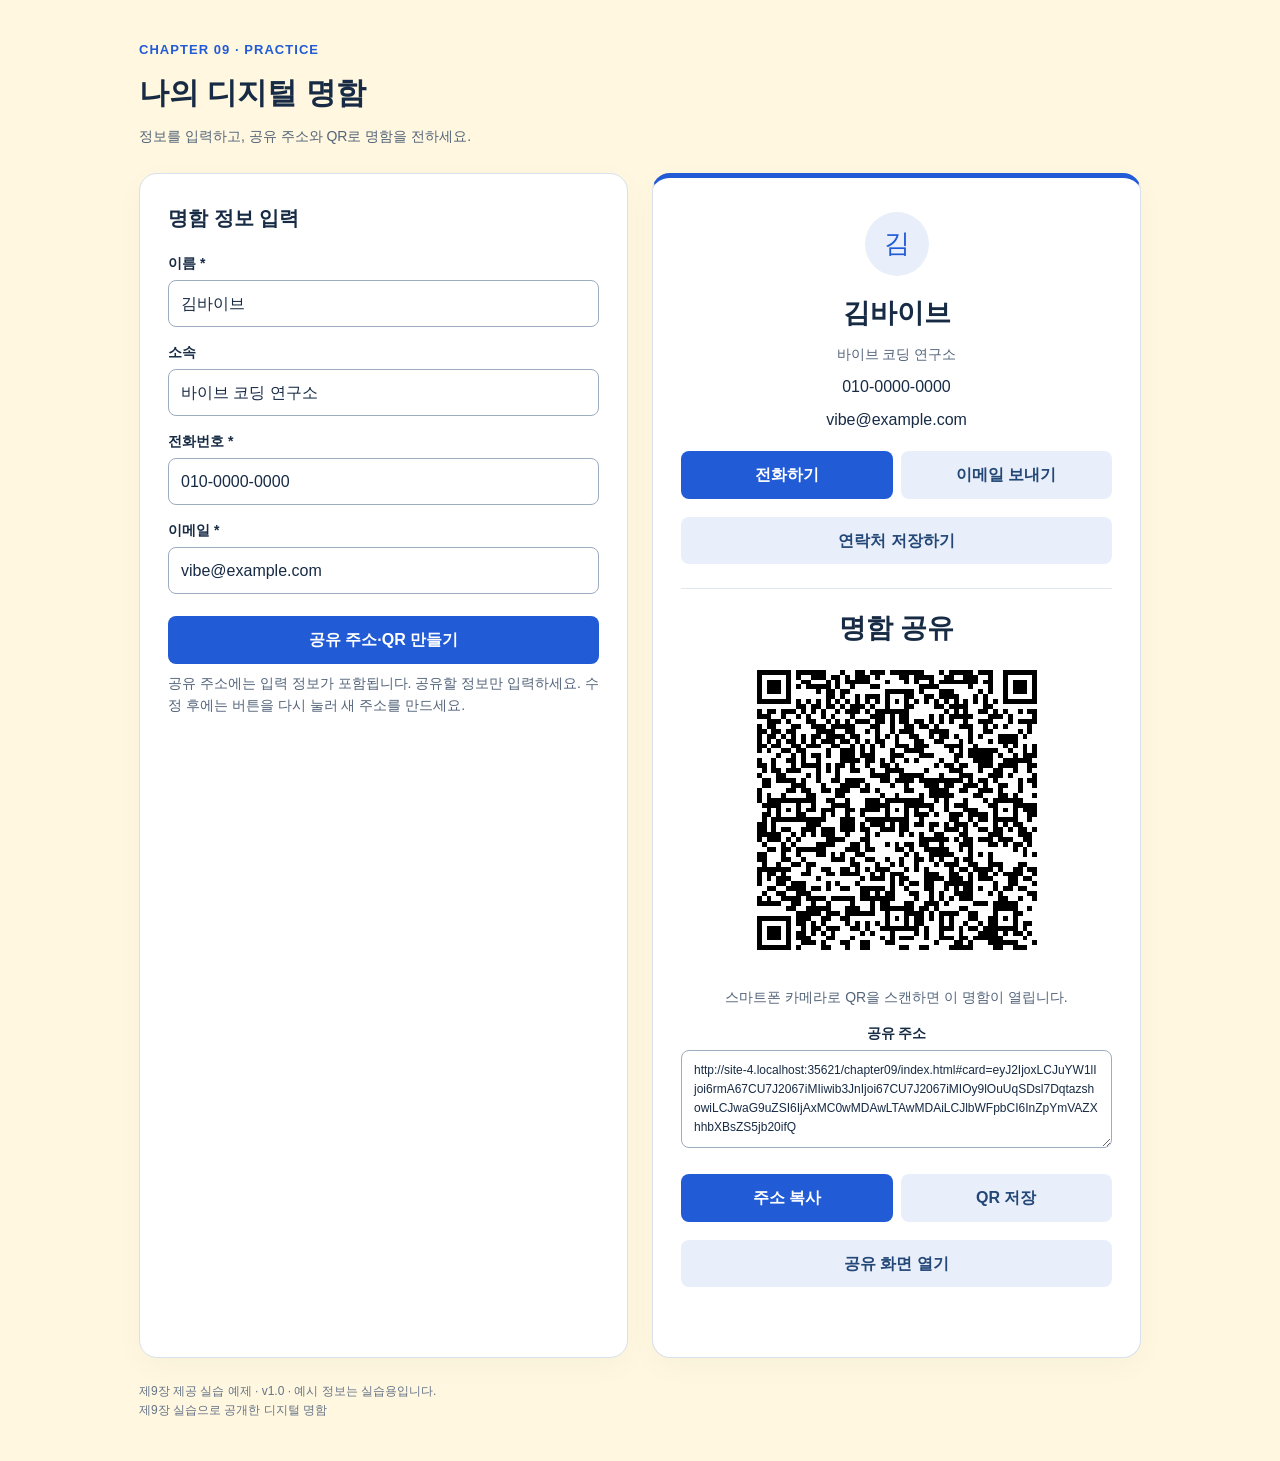
==== commit c0eee1b4: "제9장 교재 최종 예제와 일치: 복원 결과 및 재배포 확인 문구" ====
--- a/chapter09/index.html
+++ b/chapter09/index.html
@@ -5,70 +5,56 @@
 <meta name="viewport" content="width=device-width,initial-scale=1">
 <title>나의 디지털 명함 | 제9장 실습</title>
 <style>
-
 :root{
 color-scheme:light;
 --viewer-bg:#fff7df;
 --ink:#172b45;
---accent:#225bd6
-}
+--accent:#225bd6}
 *{
-box-sizing:border-box
-}
+box-sizing:border-box}
 body{
 margin:0;
 background:var(--viewer-bg);
 color:var(--ink);
 font-family:Arial,"Malgun Gothic",sans-serif;
-line-height:1.6
-}
+line-height:1.6}
 main{
 max-width:1050px;
 margin:40px auto;
-padding:0 24px
-}
+padding:0 24px}
 header{
-margin-bottom:26px
-}
+margin-bottom:26px}
 .eyebrow{
 font-size:13px;
 font-weight:700;
 color:var(--accent);
-letter-spacing:.08em
-}
+letter-spacing:.08em}
 h1{
 font-size:30px;
-margin:8px 0
-}
+margin:8px 0}
 h2{
 font-size:20px;
-margin:0 0 18px
-}
+margin:0 0 18px}
 p{
-margin:8px 0
-}
+margin:8px 0}
 .muted{
 color:#53647a;
-font-size:14px
-}
+font-size:14px}
 .layout{
 display:grid;
 grid-template-columns:1fr 1fr;
-gap:24px
-}
+gap:24px}
 .panel{
 background:white;
 padding:28px;
 border:1px solid #d8e0eb;
 border-radius:18px;
-box-shadow:0 8px 30px #20305008
-}
+box-shadow:0 8px 30px #20305008}
 label{
 display:block;
 font-size:14px;
 font-weight:700;
-margin:14px 0 5px
-}
+margin:14px 0 5px}
 input,textarea{
 font:inherit;
 width:100%;
@@ -76,13 +62,11 @@
 border:1px solid #9dacbf;
 border-radius:8px;
 background:white;
-color:var(--ink)
-}
+color:var(--ink)}
 textarea{
 font-size:12px;
 resize:vertical;
-word-break:break-all
-}
+word-break:break-all}
 button,.button{
 font:inherit;
 cursor:pointer;
@@ -94,33 +78,26 @@
 text-decoration:none;
 display:inline-block;
 text-align:center;
-font-weight:700
-}
+font-weight:700}
 button:disabled{
 opacity:.45;
-cursor:default
-}
+cursor:default}
 .secondary{
 background:#e9effa;
-color:#234777
-}
+color:#234777}
 .actions{
 display:flex;
 flex-wrap:wrap;
 gap:8px;
-margin-top:18px
-}
+margin-top:18px}
 .actions>*{
-flex:1
-}
+flex:1}
 form>button{
 width:100%;
-margin-top:22px
-}
+margin-top:22px}
 .card{
 text-align:center;
-border-top:5px solid var(--accent)
-}
+border-top:5px solid var(--accent)}
 .avatar{
 display:grid;
 place-items:center;
@@ -130,75 +107,56 @@
 color:var(--accent);
 border-radius:50%;
 font-size:26px;
-margin:6px auto 16px
-}
+margin:6px auto 16px}
 .card h2{
 font-size:27px;
-margin:0
-}
+margin:0}
 .contact{
-overflow-wrap:anywhere
-}
+overflow-wrap:anywhere}
 .qrbox{
 text-align:center;
 margin-top:24px;
 border-top:1px solid #e0e6ee;
-padding-top:18px
-}
+padding-top:18px}
 canvas{
 max-width:100%;
 height:auto;
-image-rendering:pixelated
-}
+image-rendering:pixelated}
 #status{
 min-height:26px;
 font-size:14px;
-color:#225035
-}
+color:#225035}
 #error{
 color:#a22222;
 background:#fff0ef;
 padding:12px;
-border-radius:8px
-}
+border-radius:8px}
 footer{
 font-size:12px;
 color:#647389;
-margin:24px 0
-}
+margin:24px 0}
 body.viewer main{
-max-width:580px
-}
+max-width:580px}
 body.viewer .layout{
-display:block
-}
+display:block}
 [hidden]{
-display:none!important
-}
+display:none!important}
 :focus-visible{
 outline:3px solid #ef9c00;
-outline-offset:3px
-}
+outline-offset:3px}
 @media(max-width:700px){
 main{
 margin:24px auto;
-padding:0 16px
+padding:0 16px}
+.layout{
+grid-template-columns:1fr}
+.panel{
+padding:22px}
+h1{
+font-size:25px}
+.actions{
+flex-direction:column}
 }
-.layout{
-grid-template-columns:1fr
-}
-.panel{
-padding:22px
-}
-h1{
-font-size:25px
-}
-.actions{
-flex-direction:column
-}
-
-}
-
 </style>
 </head>
 <body>
@@ -265,31 +223,8 @@
 </p>
 </section>
 </div>
-<footer>제9장 제공 실습 예제 · v1.0 · 예시 정보는 실습용입니다.</footer>
-</main><!-- QR library: qrcode-generator 1.4.4
-MIT License
-
-Copyright (c) 2009 Kazuhiko Arase
-
-Permission is hereby granted, free of charge, to any person obtaining a copy
-of this software and associated documentation files (the "Software"), to deal
-in the Software without restriction, including without limitation the rights
-to use, copy, modify, merge, publish, distribute, sublicense, and/or sell
-copies of the Software, and to permit persons to whom the Software is
-furnished to do so, subject to the following conditions:
-
-The above copyright notice and this permission notice shall be included in all
-copies or substantial portions of the Software.
-
-THE SOFTWARE IS PROVIDED "AS IS", WITHOUT WARRANTY OF ANY KIND, EXPRESS OR
-IMPLIED, INCLUDING BUT NOT LIMITED TO THE WARRANTIES OF MERCHANTABILITY,
-FITNESS FOR A PARTICULAR PURPOSE AND NONINFRINGEMENT. IN NO EVENT SHALL THE
-AUTHORS OR COPYRIGHT HOLDERS BE LIABLE FOR ANY CLAIM, DAMAGES OR OTHER
-LIABILITY, WHETHER IN AN ACTION OF CONTRACT, TORT OR OTHERWISE, ARISING FROM,
-OUT OF OR IN CONNECTION WITH THE SOFTWARE OR THE USE OR OTHER DEALINGS IN THE
-SOFTWARE.
--->
-<script>
+<footer>제9장 제공 실습 예제 · v1.0 · 예시 정보는 실습용입니다.<br>제9장 실습으로 공개한 디지털 명함</footer>
+</main><script>
 //---------------------------------------------------------------------
 //
 // QR Code Generator for JavaScript
